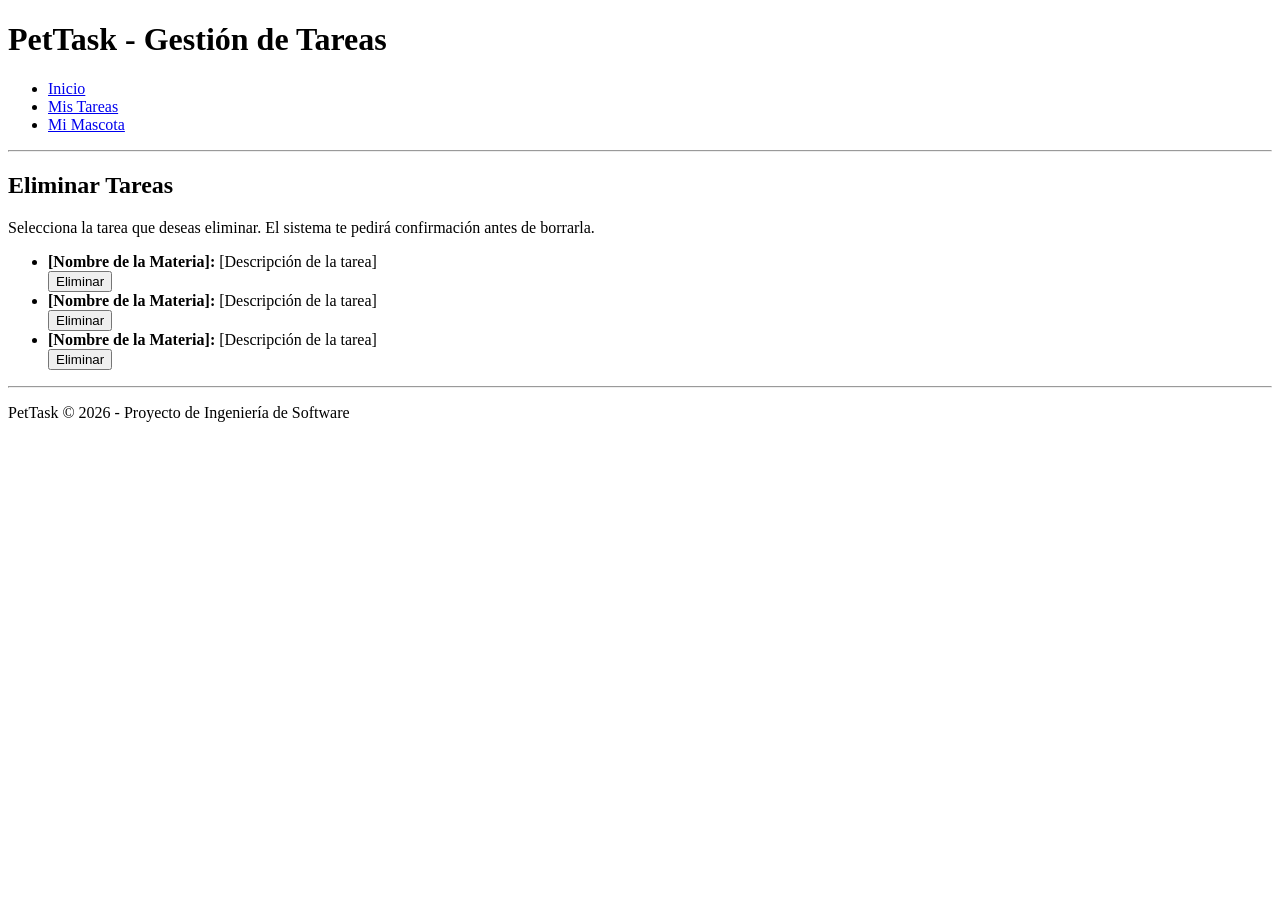
==== PRACTICA-02RF007/RF007.html @ 0ffd2f47 "Practica 02: RF-007 Eliminar Tareas (version inicial HTML)" ====
<!DOCTYPE html>
<html lang="es">
<head>
    <meta charset="UTF-8">
    <meta name="viewport" content="width=device-width, initial-scale=1.0">
    <title>PetTask - Eliminar Tareas</title> <!-- titulo -->
</head>
<body>

    <!-- Encabezado semántico -->
    <header>
        <h1>PetTask - Gestión de Tareas</h1>
        <nav>
            <ul>
                <li><a href="#">Inicio</a></li>
                <li><a href="#">Mis Tareas</a></li>
                <li><a href="#">Mi Mascota</a></li>
            </ul>
        </nav>
    </header>

    <hr>

    <!-- Contenido principal semántico -->
    <main>
        <section>
            <h2>Eliminar Tareas</h2>
            <p>Selecciona la tarea que deseas eliminar. El sistema te pedirá confirmación antes de borrarla.</p>

            <!-- Lista de tareas (estructura genérica lista para datos dinámicos) -->
            <ul>
                <li>
                    <!-- Aquí irá dinámicamente el nombre de la materia y la tarea -->
                    <strong>[Nombre de la Materia]:</strong> [Descripción de la tarea]
                    <form action="#" method="post">
                        <!-- Se recomienda usar un input hidden para enviar el ID de la tarea -->
                        <input type="hidden" name="id_tarea" value="1">
                        <button type="submit">Eliminar</button>
                    </form>
                </li>
                <li>
                    <strong>[Nombre de la Materia]:</strong> [Descripción de la tarea]
                    <form action="#" method="post">
                        <input type="hidden" name="id_tarea" value="2">
                        <button type="submit">Eliminar</button>
                    </form>
                </li>
                <li>
                    <strong>[Nombre de la Materia]:</strong> [Descripción de la tarea]
                    <form action="#" method="post">
                        <input type="hidden" name="id_tarea" value="3">
                        <button type="submit">Eliminar</button>
                    </form>
                </li>
            </ul>
        </section>
    </main>

    <hr>

    <!-- Pie de página semántico -->
    <footer>
        <p>PetTask &copy; 2026 - Proyecto de Ingeniería de Software</p>
    </footer>

</body>
</html>
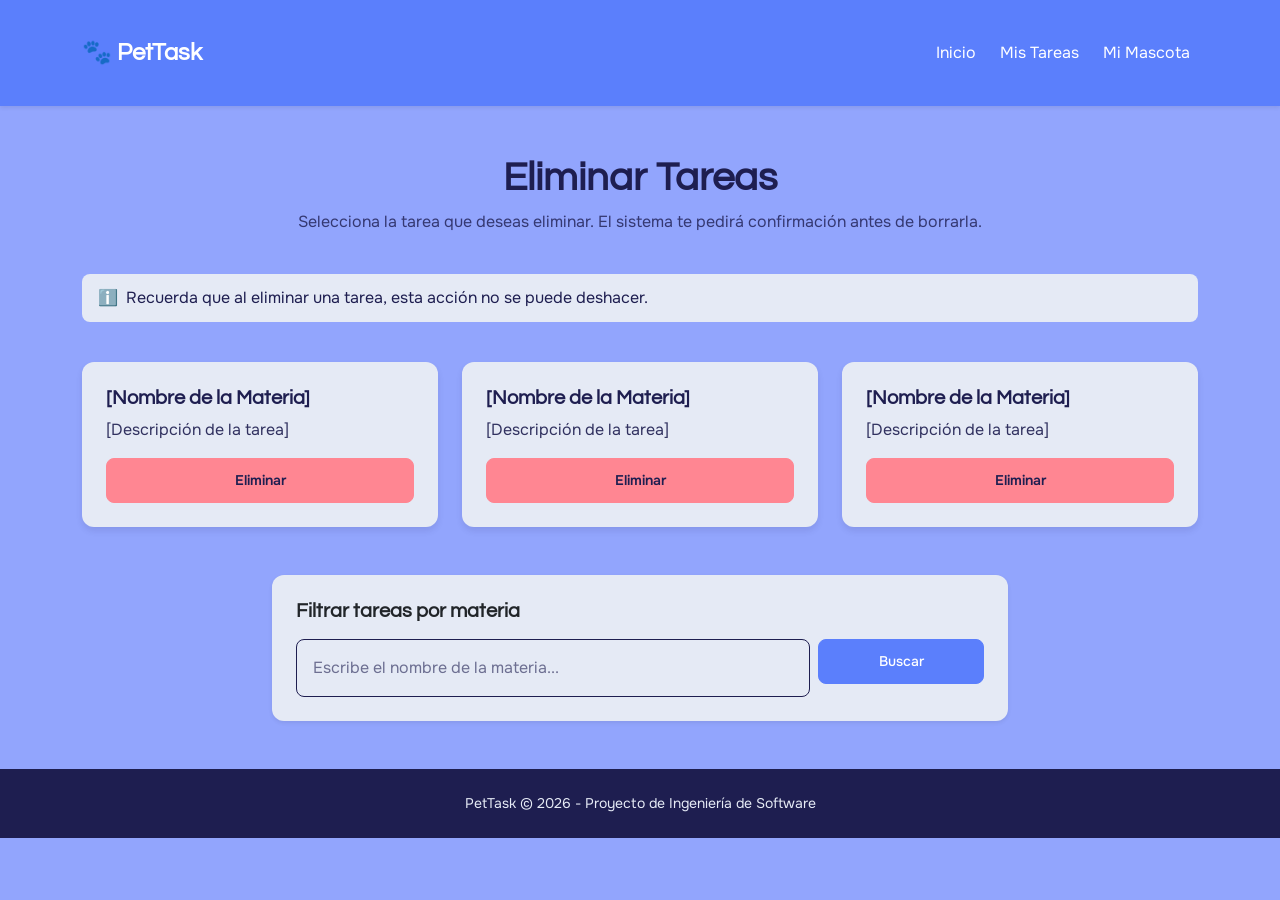
==== commit 71ac5e04: "Practica 02: RF-007 con Bootstrap, CSS y JS separados" ====
--- a/PRACTICA-02RF007/RF007.html
+++ b/PRACTICA-02RF007/RF007.html
@@ -3,65 +3,171 @@
 <head>
     <meta charset="UTF-8">
     <meta name="viewport" content="width=device-width, initial-scale=1.0">
-    <title>PetTask - Eliminar Tareas</title> <!-- titulo -->
+    <title>PetTask - Eliminar Tareas</title>
+
+    <!-- Bootstrap 5 CSS (CDN) -->
+    <link href="https://cdn.jsdelivr.net/npm/bootstrap@5.0.2/dist/css/bootstrap.min.css" rel="stylesheet" integrity="sha384-EVSTQN3/azprG1Anm3QDgpJLIm9Nao0Yz1ztcQTwFspd3yD65VohhpuuCOmLASjC" crossorigin="anonymous">
+
+    <!-- Google Fonts: Questrial (Títulos) y Onest (Cuerpo) -->
+    <link rel="preconnect" href="https://fonts.googleapis.com">
+    <link rel="preconnect" href="https://fonts.gstatic.com" crossorigin>
+    <link href="https://fonts.googleapis.com/css2?family=Onest:wght@400;500;600;700&family=Questrial&display=swap" rel="stylesheet">
+
+    <!-- Iconos de Bootstrap -->
+    <!--<link rel="stylesheet" href="https://cdn.jsdelivr.net/npm/bootstrap-icons@1.10.5/font/bootstrap-icons.css">-->
+
+    <!-- CSS Personalizado (Archivo Externo) -->
+    <link rel="stylesheet" href="estilos.css">
 </head>
 <body>
 
-    <!-- Encabezado semántico -->
-    <header>
-        <h1>PetTask - Gestión de Tareas</h1>
-        <nav>
-            <ul>
-                <li><a href="#">Inicio</a></li>
-                <li><a href="#">Mis Tareas</a></li>
-                <li><a href="#">Mi Mascota</a></li>
-            </ul>
-        </nav>
-    </header>
+    <!-- ============================= -->
+    <!-- NAVBAR                        -->
+    <!-- ============================= -->
+    <nav class="navbar navbar-expand-lg navbar-pettask shadow-sm">
+        <div class="container">
+            <a class="navbar-brand fw-bold" href="#">🐾 PetTask</a>
+            <button class="navbar-toggler" type="button" data-bs-toggle="collapse" data-bs-target="#menuPrincipal" aria-controls="menuPrincipal" aria-expanded="false" aria-label="Toggle navigation">
+                <span class="navbar-toggler-icon"></span>
+            </button>
+            <div class="collapse navbar-collapse" id="menuPrincipal">
+                <ul class="navbar-nav ms-auto mb-2 mb-lg-0">
+                    <li class="nav-item">
+                        <a class="nav-link" href="#"><i class="bi bi-house-door"></i> Inicio</a>
+                    </li>
+                    <li class="nav-item">
+                        <a class="nav-link active" href="#"><i class="bi bi-list-task"></i> Mis Tareas</a>
+                    </li>
+                    <li class="nav-item">
+                        <a class="nav-link" href="#"><i class="bi bi-piggy-bank"></i> Mi Mascota</a>
+                    </li>
+                </ul>
+            </div>
+        </div>
+    </nav>
 
-    <hr>
+    <!-- ============================= -->
+    <!-- CONTENIDO PRINCIPAL           -->
+    <!-- ============================= -->
+    <main class="container my-5">
 
-    <!-- Contenido principal semántico -->
-    <main>
-        <section>
-            <h2>Eliminar Tareas</h2>
-            <p>Selecciona la tarea que deseas eliminar. El sistema te pedirá confirmación antes de borrarla.</p>
+        <div class="row mb-4">
+            <div class="col-12 text-center">
+                <h1 class="fw-bold">Eliminar Tareas</h1>
+                <p class="texto-intro">Selecciona la tarea que deseas eliminar. El sistema te pedirá confirmación antes de borrarla.</p>
+            </div>
+        </div>
 
-            <!-- Lista de tareas (estructura genérica lista para datos dinámicos) -->
-            <ul>
-                <li>
-                    <!-- Aquí irá dinámicamente el nombre de la materia y la tarea -->
-                    <strong>[Nombre de la Materia]:</strong> [Descripción de la tarea]
-                    <form action="#" method="post">
-                        <!-- Se recomienda usar un input hidden para enviar el ID de la tarea -->
-                        <input type="hidden" name="id_tarea" value="1">
-                        <button type="submit">Eliminar</button>
-                    </form>
-                </li>
-                <li>
-                    <strong>[Nombre de la Materia]:</strong> [Descripción de la tarea]
-                    <form action="#" method="post">
-                        <input type="hidden" name="id_tarea" value="2">
-                        <button type="submit">Eliminar</button>
-                    </form>
-                </li>
-                <li>
-                    <strong>[Nombre de la Materia]:</strong> [Descripción de la tarea]
-                    <form action="#" method="post">
-                        <input type="hidden" name="id_tarea" value="3">
-                        <button type="submit">Eliminar</button>
-                    </form>
-                </li>
-            </ul>
-        </section>
+        <!-- Alerta informativa -->
+        <div class="row mb-4">
+            <div class="col-12">
+                <div class="alert alert-pettask d-flex align-items-center" role="alert">
+                    <span class="me-2">ℹ️</span>
+                    <div>Recuerda que al eliminar una tarea, esta acción no se puede deshacer.</div>
+                </div>
+            </div>
+        </div>
+
+        <!-- Tarjetas de Tareas -->
+        <div class="row g-4">
+            <div class="col-12 col-md-6 col-lg-4">
+                <div class="card card-tarea h-100">
+                    <div class="card-body d-flex flex-column">
+                        <h5 class="card-title fw-semibold">[Nombre de la Materia]</h5>
+                        <p class="card-text flex-grow-1">[Descripción de la tarea]</p>
+                        <form action="#" method="post" class="mt-auto">
+                            <input type="hidden" name="id_tarea" value="1">
+                            <button type="button" class="btn btn-pettask-danger w-100" data-bs-toggle="modal" data-bs-target="#modalEliminar" data-tarea="[Nombre de la Materia]">Eliminar</button>
+                        </form>
+                    </div>
+                </div>
+            </div>
+
+            <div class="col-12 col-md-6 col-lg-4">
+                <div class="card card-tarea h-100">
+                    <div class="card-body d-flex flex-column">
+                        <h5 class="card-title fw-semibold">[Nombre de la Materia]</h5>
+                        <p class="card-text flex-grow-1">[Descripción de la tarea]</p>
+                        <form action="#" method="post" class="mt-auto">
+                            <input type="hidden" name="id_tarea" value="2">
+                            <button type="button" class="btn btn-pettask-danger w-100" data-bs-toggle="modal" data-bs-target="#modalEliminar" data-tarea="[Nombre de la Materia]">Eliminar</button>
+                        </form>
+                    </div>
+                </div>
+            </div>
+
+            <div class="col-12 col-md-6 col-lg-4">
+                <div class="card card-tarea h-100">
+                    <div class="card-body d-flex flex-column">
+                        <h5 class="card-title fw-semibold">[Nombre de la Materia]</h5>
+                        <p class="card-text flex-grow-1">[Descripción de la tarea]</p>
+                        <form action="#" method="post" class="mt-auto">
+                            <input type="hidden" name="id_tarea" value="3">
+                            <button type="button" class="btn btn-pettask-danger w-100" data-bs-toggle="modal" data-bs-target="#modalEliminar" data-tarea="[Nombre de la Materia]">Eliminar</button>
+                        </form>
+                    </div>
+                </div>
+            </div>
+        </div>
+
+        <!-- Formulario de filtro -->
+        <div class="row mt-5">
+            <div class="col-12 col-md-8 offset-md-2">
+                <div class="card card-filtro border-0 shadow-sm">
+                    <div class="card-body p-4">
+                        <h5 class="card-title fw-semibold mb-3">Filtrar tareas por materia</h5>
+                        <form class="row g-2">
+                            <div class="col-12 col-sm-9">
+                                <label for="filtroMateria" class="visually-hidden">Materia</label>
+                                <input type="text" class="form-control" id="filtroMateria" placeholder="Escribe el nombre de la materia...">
+                            </div>
+                            <div class="col-12 col-sm-3">
+                                <button type="submit" class="btn btn-pettask-primary w-100">Buscar</button>
+                            </div>
+                        </form>
+                    </div>
+                </div>
+            </div>
+        </div>
+
     </main>
 
-    <hr>
+    <!-- ============================= -->
+    <!-- MODAL DE CONFIRMACIÓN         -->
+    <!-- ============================= -->
+    <div class="modal fade" id="modalEliminar" tabindex="-1" aria-labelledby="modalEliminarLabel" aria-hidden="true">
+        <div class="modal-dialog modal-dialog-centered">
+            <div class="modal-content modal-pettask">
+                <div class="modal-header modal-header-pettask">
+                    <h5 class="modal-title fw-bold" id="modalEliminarLabel">Confirmar eliminación</h5>
+                    <button type="button" class="btn-close" data-bs-dismiss="modal" aria-label="Cerrar"></button>
+                </div>
+                <div class="modal-body p-4">
+                    <p>¿Estás seguro de que deseas eliminar la tarea <strong id="nombreTareaModal">[Nombre de la Materia]</strong>?</p>
+                    <p class="small mb-0 texto-secundario">Esta acción no se puede deshacer.</p>
+                </div>
+                <div class="modal-footer">
+                    <button type="button" class="btn btn-pettask-cancel" data-bs-dismiss="modal">Cancelar</button>
+                    <button type="button" class="btn btn-pettask-danger" id="btnConfirmarEliminar">Sí, eliminar</button>
+                </div>
+            </div>
+        </div>
+    </div>
 
-    <!-- Pie de página semántico -->
-    <footer>
-        <p>PetTask &copy; 2026 - Proyecto de Ingeniería de Software</p>
+    <!-- ============================= -->
+    <!-- FOOTER                        -->
+    <!-- ============================= -->
+    <footer class="footer-pettask py-4 mt-5">
+        <div class="container text-center">
+            <p class="mb-0 small">PetTask &copy; 2026 - Proyecto de Ingeniería de Software</p>
+        </div>
     </footer>
+
+    <!-- Bootstrap 5 JS Bundle (incluye Popper) -->
+    <script src="https://cdn.jsdelivr.net/npm/bootstrap@5.0.2/dist/js/bootstrap.bundle.min.js" integrity="sha384-MrcW6ZMFYlzcLA8Nl+NtUVF0sA7MsXsP1UyJoMp4YLEuNSfAP+JcXn/tWtIaxVXM" crossorigin="anonymous"></script>
+
+    <!-- JavaScript Personalizado (Archivo Externo) -->
+    <script src="script.js"></script>
 
 </body>
 </html>
--- a/PRACTICA-02RF007/estilos.css
+++ b/PRACTICA-02RF007/estilos.css
@@ -0,0 +1,201 @@
+/* ============================= */
+/* VARIABLES Y PALETA CAOTIC     */
+/* ============================= */
+:root {
+    --color-rosa: #FF8692;
+    --color-gris-azulado: #E5EAF5;
+    --color-azul-claro: #92A5FD;
+    --color-azul-primario: #5B7FFC;
+    --color-azul-oscuro: #1E1E50;
+    
+    --fuente-titulos: 'Questrial', sans-serif;
+    --fuente-cuerpo: 'Onest', sans-serif;
+}
+
+/* ============================= */
+/* ESTILOS GENERALES             */
+/* ============================= */
+body {
+    font-family: var(--fuente-cuerpo);
+    background-color: var(--color-azul-claro);
+    color: var(--color-azul-oscuro);
+}
+
+h1, h2, h3, h4, h5, .navbar-brand {
+    font-family: var(--fuente-titulos);
+    color: var(--color-azul-oscuro);
+}
+
+.texto-intro {
+    color: var(--color-azul-oscuro);
+    opacity: 0.8;
+}
+
+.texto-secundario {
+    color: var(--color-azul-oscuro);
+    opacity: 0.8;
+}
+
+/* ============================= */
+/* NAVBAR                        */
+/* ============================= */
+.navbar-pettask {
+    background-color: var(--color-azul-primario);
+    min-height: 106px;
+}
+.navbar-pettask .navbar-brand {
+    color: #FFFFFF !important;
+    font-size: 24px;
+}
+.navbar-pettask .nav-link {
+    color: #FFFFFF !important;
+    font-size: 16px;
+    padding: 10px 15px;
+    display: flex;
+    align-items: center;
+    gap: 8px;
+}
+.navbar-pettask .nav-link:hover {
+    color: var(--color-gris-azulado) !important;
+}
+.navbar-pettask .nav-link i {
+    font-size: 40px;
+}
+
+/* ============================= */
+/* BOTONES                       */
+/* ============================= */
+.btn-pettask-primary {
+    background-color: var(--color-azul-primario);
+    border-color: var(--color-azul-primario);
+    color: #FFFFFF;
+    min-height: 45px;
+    min-width: 45px;
+    font-size: 14px;
+    font-weight: 500;
+    border-radius: 8px;
+}
+.btn-pettask-primary:hover {
+    background-color: var(--color-azul-oscuro);
+    border-color: var(--color-azul-oscuro);
+    color: #FFFFFF;
+}
+
+.btn-pettask-danger {
+    background-color: var(--color-rosa);
+    border-color: var(--color-rosa);
+    color: var(--color-azul-oscuro);
+    min-height: 45px;
+    min-width: 45px;
+    font-size: 14px;
+    font-weight: 600;
+    border-radius: 8px;
+}
+.btn-pettask-danger:hover {
+    background-color: #e06b76;
+    border-color: #e06b76;
+    color: var(--color-azul-oscuro);
+}
+
+.btn-pettask-cancel {
+    background-color: var(--color-azul-oscuro);
+    border: none;
+    color: #FFFFFF;
+    min-height: 45px;
+    border-radius: 8px;
+}
+.btn-pettask-cancel:hover {
+    background-color: #101038;
+    color: #FFFFFF;
+}
+
+/* ============================= */
+/* FORMULARIOS                   */
+/* ============================= */
+.form-control {
+    min-height: 56px;
+    padding: 16px;
+    font-size: 16px;
+    border-radius: 8px;
+    border: 1px solid var(--color-azul-oscuro);
+    background-color: var(--color-gris-azulado);
+    color: var(--color-azul-oscuro);
+    font-family: var(--fuente-cuerpo);
+}
+.form-control:focus {
+    border-color: var(--color-azul-primario);
+    box-shadow: 0 0 0 0.25rem rgba(91, 127, 252, 0.25);
+    background-color: var(--color-gris-azulado);
+    color: var(--color-azul-oscuro);
+}
+.form-control::placeholder {
+    color: var(--color-azul-oscuro);
+    opacity: 0.6;
+}
+
+/* ============================= */
+/* TARJETAS                      */
+/* ============================= */
+.card-tarea {
+    border: none;
+    border-radius: 12px;
+    background-color: var(--color-gris-azulado);
+    box-shadow: 0 4px 6px rgba(30, 30, 80, 0.1);
+    transition: box-shadow 0.3s ease, transform 0.3s ease;
+}
+.card-tarea:hover {
+    box-shadow: 0 8px 16px rgba(30, 30, 80, 0.25);
+    transform: translateY(-3px);
+}
+.card-tarea .card-body {
+    padding: 24px;
+}
+.card-tarea .card-title {
+    color: var(--color-azul-oscuro);
+}
+.card-tarea .card-text {
+    color: var(--color-azul-oscuro);
+    opacity: 0.9;
+}
+
+.card-filtro {
+    border-radius: 12px;
+    background-color: var(--color-gris-azulado);
+}
+
+/* ============================= */
+/* ALERTAS                       */
+/* ============================= */
+.alert-pettask {
+    border-radius: 8px;
+    padding: 12px 16px;
+    font-size: 16px;
+    border: none;
+    background-color: var(--color-gris-azulado);
+    color: var(--color-azul-oscuro);
+}
+
+/* ============================= */
+/* MODAL                         */
+/* ============================= */
+.modal-pettask {
+    border-radius: 12px;
+    background-color: var(--color-gris-azulado);
+}
+.modal-header-pettask {
+    background-color: var(--color-rosa);
+    color: var(--color-azul-oscuro);
+    border-top-left-radius: 12px;
+    border-top-right-radius: 12px;
+}
+
+/* ============================= */
+/* FOOTER                        */
+/* ============================= */
+.footer-pettask {
+    background-color: var(--color-azul-oscuro);
+    color: var(--color-gris-azulado);
+}
+.footer-pettask p {
+    color: var(--color-gris-azulado) !important;
+}
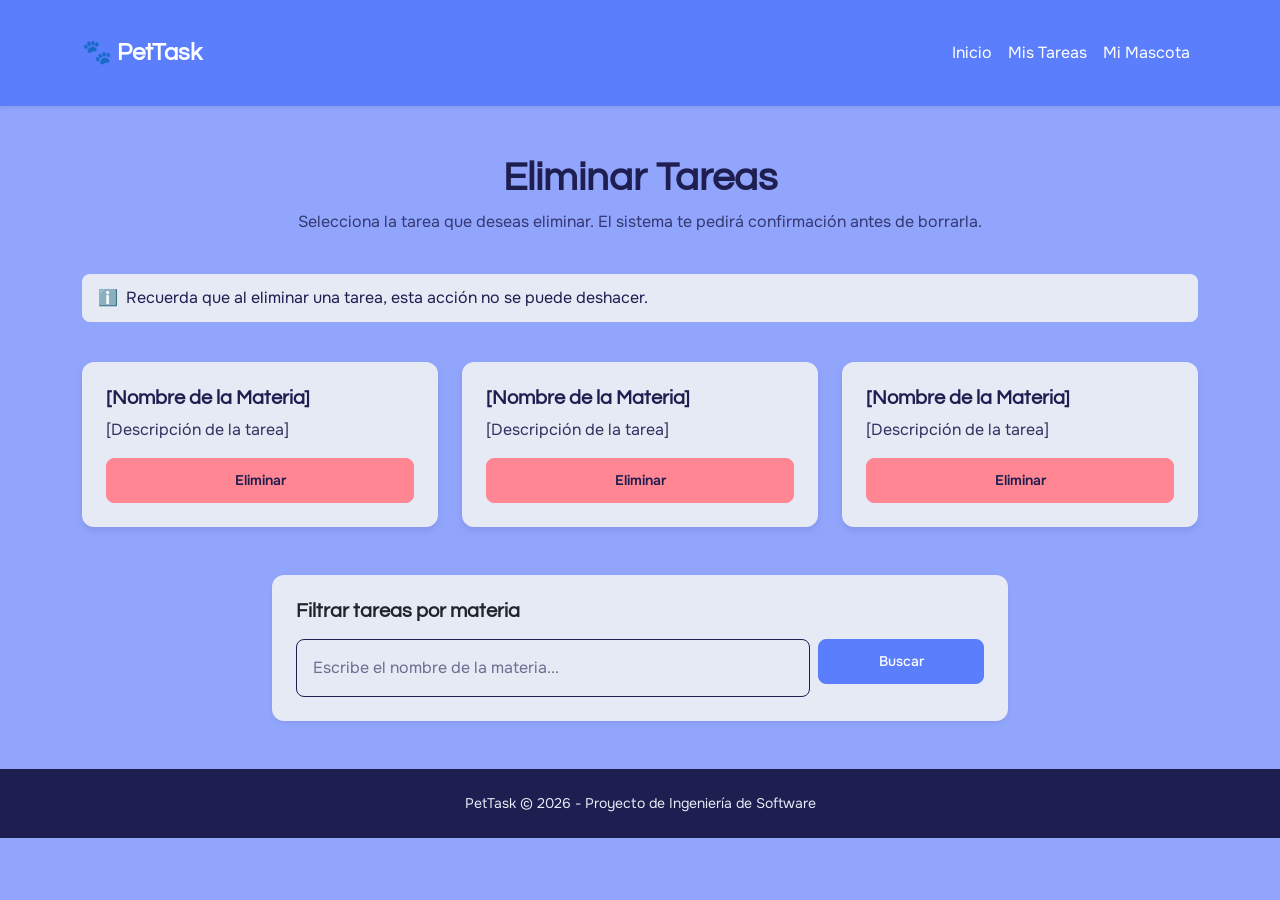
==== commit 269b45a1: "Practica 02: sin iconos, HTML y CSS limpios" ====
--- a/PRACTICA-02RF007/RF007.html
+++ b/PRACTICA-02RF007/RF007.html
@@ -4,26 +4,14 @@
     <meta charset="UTF-8">
     <meta name="viewport" content="width=device-width, initial-scale=1.0">
     <title>PetTask - Eliminar Tareas</title>
-
-    <!-- Bootstrap 5 CSS (CDN) -->
-    <link href="https://cdn.jsdelivr.net/npm/bootstrap@5.0.2/dist/css/bootstrap.min.css" rel="stylesheet" integrity="sha384-EVSTQN3/azprG1Anm3QDgpJLIm9Nao0Yz1ztcQTwFspd3yD65VohhpuuCOmLASjC" crossorigin="anonymous">
-
-    <!-- Google Fonts: Questrial (Títulos) y Onest (Cuerpo) -->
+    <link href="https://cdn.jsdelivr.net/npm/bootstrap@5.3.8/dist/css/bootstrap.min.css" rel="stylesheet">
     <link rel="preconnect" href="https://fonts.googleapis.com">
     <link rel="preconnect" href="https://fonts.gstatic.com" crossorigin>
     <link href="https://fonts.googleapis.com/css2?family=Onest:wght@400;500;600;700&family=Questrial&display=swap" rel="stylesheet">
-
-    <!-- Iconos de Bootstrap -->
-    <!--<link rel="stylesheet" href="https://cdn.jsdelivr.net/npm/bootstrap-icons@1.10.5/font/bootstrap-icons.css">-->
-
-    <!-- CSS Personalizado (Archivo Externo) -->
     <link rel="stylesheet" href="estilos.css">
 </head>
 <body>
 
-    <!-- ============================= -->
-    <!-- NAVBAR                        -->
-    <!-- ============================= -->
     <nav class="navbar navbar-expand-lg navbar-pettask shadow-sm">
         <div class="container">
             <a class="navbar-brand fw-bold" href="#">🐾 PetTask</a>
@@ -32,23 +20,14 @@
             </button>
             <div class="collapse navbar-collapse" id="menuPrincipal">
                 <ul class="navbar-nav ms-auto mb-2 mb-lg-0">
-                    <li class="nav-item">
-                        <a class="nav-link" href="#"><i class="bi bi-house-door"></i> Inicio</a>
-                    </li>
-                    <li class="nav-item">
-                        <a class="nav-link active" href="#"><i class="bi bi-list-task"></i> Mis Tareas</a>
-                    </li>
-                    <li class="nav-item">
-                        <a class="nav-link" href="#"><i class="bi bi-piggy-bank"></i> Mi Mascota</a>
-                    </li>
+                    <li class="nav-item"><a class="nav-link" href="#">Inicio</a></li>
+                    <li class="nav-item"><a class="nav-link active" href="#">Mis Tareas</a></li>
+                    <li class="nav-item"><a class="nav-link" href="#">Mi Mascota</a></li>
                 </ul>
             </div>
         </div>
     </nav>
 
-    <!-- ============================= -->
-    <!-- CONTENIDO PRINCIPAL           -->
-    <!-- ============================= -->
     <main class="container my-5">
 
         <div class="row mb-4">
@@ -58,7 +37,6 @@
             </div>
         </div>
 
-        <!-- Alerta informativa -->
         <div class="row mb-4">
             <div class="col-12">
                 <div class="alert alert-pettask d-flex align-items-center" role="alert">
@@ -68,7 +46,6 @@
             </div>
         </div>
 
-        <!-- Tarjetas de Tareas -->
         <div class="row g-4">
             <div class="col-12 col-md-6 col-lg-4">
                 <div class="card card-tarea h-100">
@@ -77,7 +54,7 @@
                         <p class="card-text flex-grow-1">[Descripción de la tarea]</p>
                         <form action="#" method="post" class="mt-auto">
                             <input type="hidden" name="id_tarea" value="1">
-                            <button type="button" class="btn btn-pettask-danger w-100" data-bs-toggle="modal" data-bs-target="#modalEliminar" data-tarea="[Nombre de la Materia]">Eliminar</button>
+                            <button type="submit" class="btn btn-pettask-danger w-100">Eliminar</button>
                         </form>
                     </div>
                 </div>
@@ -90,7 +67,7 @@
                         <p class="card-text flex-grow-1">[Descripción de la tarea]</p>
                         <form action="#" method="post" class="mt-auto">
                             <input type="hidden" name="id_tarea" value="2">
-                            <button type="button" class="btn btn-pettask-danger w-100" data-bs-toggle="modal" data-bs-target="#modalEliminar" data-tarea="[Nombre de la Materia]">Eliminar</button>
+                            <button type="submit" class="btn btn-pettask-danger w-100">Eliminar</button>
                         </form>
                     </div>
                 </div>
@@ -103,14 +80,13 @@
                         <p class="card-text flex-grow-1">[Descripción de la tarea]</p>
                         <form action="#" method="post" class="mt-auto">
                             <input type="hidden" name="id_tarea" value="3">
-                            <button type="button" class="btn btn-pettask-danger w-100" data-bs-toggle="modal" data-bs-target="#modalEliminar" data-tarea="[Nombre de la Materia]">Eliminar</button>
+                            <button type="submit" class="btn btn-pettask-danger w-100">Eliminar</button>
                         </form>
                     </div>
                 </div>
             </div>
         </div>
 
-        <!-- Formulario de filtro -->
         <div class="row mt-5">
             <div class="col-12 col-md-8 offset-md-2">
                 <div class="card card-filtro border-0 shadow-sm">
@@ -132,42 +108,13 @@
 
     </main>
 
-    <!-- ============================= -->
-    <!-- MODAL DE CONFIRMACIÓN         -->
-    <!-- ============================= -->
-    <div class="modal fade" id="modalEliminar" tabindex="-1" aria-labelledby="modalEliminarLabel" aria-hidden="true">
-        <div class="modal-dialog modal-dialog-centered">
-            <div class="modal-content modal-pettask">
-                <div class="modal-header modal-header-pettask">
-                    <h5 class="modal-title fw-bold" id="modalEliminarLabel">Confirmar eliminación</h5>
-                    <button type="button" class="btn-close" data-bs-dismiss="modal" aria-label="Cerrar"></button>
-                </div>
-                <div class="modal-body p-4">
-                    <p>¿Estás seguro de que deseas eliminar la tarea <strong id="nombreTareaModal">[Nombre de la Materia]</strong>?</p>
-                    <p class="small mb-0 texto-secundario">Esta acción no se puede deshacer.</p>
-                </div>
-                <div class="modal-footer">
-                    <button type="button" class="btn btn-pettask-cancel" data-bs-dismiss="modal">Cancelar</button>
-                    <button type="button" class="btn btn-pettask-danger" id="btnConfirmarEliminar">Sí, eliminar</button>
-                </div>
-            </div>
-        </div>
-    </div>
-
-    <!-- ============================= -->
-    <!-- FOOTER                        -->
-    <!-- ============================= -->
     <footer class="footer-pettask py-4 mt-5">
         <div class="container text-center">
             <p class="mb-0 small">PetTask &copy; 2026 - Proyecto de Ingeniería de Software</p>
         </div>
     </footer>
 
-    <!-- Bootstrap 5 JS Bundle (incluye Popper) -->
-    <script src="https://cdn.jsdelivr.net/npm/bootstrap@5.0.2/dist/js/bootstrap.bundle.min.js" integrity="sha384-MrcW6ZMFYlzcLA8Nl+NtUVF0sA7MsXsP1UyJoMp4YLEuNSfAP+JcXn/tWtIaxVXM" crossorigin="anonymous"></script>
-
-    <!-- JavaScript Personalizado (Archivo Externo) -->
-    <script src="script.js"></script>
+    <script src="https://cdn.jsdelivr.net/npm/bootstrap@5.3.8/dist/js/bootstrap.bundle.min.js"></script>
 
 </body>
 </html>
--- a/PRACTICA-02RF007/estilos.css
+++ b/PRACTICA-02RF007/estilos.css
@@ -1,20 +1,13 @@
-/* ============================= */
-/* VARIABLES Y PALETA CAOTIC     */
-/* ============================= */
 :root {
     --color-rosa: #FF8692;
     --color-gris-azulado: #E5EAF5;
     --color-azul-claro: #92A5FD;
     --color-azul-primario: #5B7FFC;
     --color-azul-oscuro: #1E1E50;
-    
-    --fuente-titulos: 'Questrial', sans-serif;
-    --fuente-cuerpo: 'Onest', sans-serif;
+    --fuente-titulos: 'Questrial', 'Arial', sans-serif;
+    --fuente-cuerpo: 'Onest', 'Helvetica', sans-serif;
 }
 
-/* ============================= */
-/* ESTILOS GENERALES             */
-/* ============================= */
 body {
     font-family: var(--fuente-cuerpo);
     background-color: var(--color-azul-claro);
@@ -36,17 +29,16 @@
     opacity: 0.8;
 }
 
-/* ============================= */
-/* NAVBAR                        */
-/* ============================= */
 .navbar-pettask {
     background-color: var(--color-azul-primario);
     min-height: 106px;
 }
+
 .navbar-pettask .navbar-brand {
     color: #FFFFFF !important;
     font-size: 24px;
 }
+
 .navbar-pettask .nav-link {
     color: #FFFFFF !important;
     font-size: 16px;
@@ -55,16 +47,11 @@
     align-items: center;
     gap: 8px;
 }
+
 .navbar-pettask .nav-link:hover {
     color: var(--color-gris-azulado) !important;
 }
-.navbar-pettask .nav-link i {
-    font-size: 40px;
-}
 
-/* ============================= */
-/* BOTONES                       */
-/* ============================= */
 .btn-pettask-primary {
     background-color: var(--color-azul-primario);
     border-color: var(--color-azul-primario);
@@ -75,6 +62,7 @@
     font-weight: 500;
     border-radius: 8px;
 }
+
 .btn-pettask-primary:hover {
     background-color: var(--color-azul-oscuro);
     border-color: var(--color-azul-oscuro);
@@ -91,27 +79,13 @@
     font-weight: 600;
     border-radius: 8px;
 }
+
 .btn-pettask-danger:hover {
     background-color: #e06b76;
     border-color: #e06b76;
     color: var(--color-azul-oscuro);
 }
 
-.btn-pettask-cancel {
-    background-color: var(--color-azul-oscuro);
-    border: none;
-    color: #FFFFFF;
-    min-height: 45px;
-    border-radius: 8px;
-}
-.btn-pettask-cancel:hover {
-    background-color: #101038;
-    color: #FFFFFF;
-}
-
-/* ============================= */
-/* FORMULARIOS                   */
-/* ============================= */
 .form-control {
     min-height: 56px;
     padding: 16px;
@@ -122,20 +96,19 @@
     color: var(--color-azul-oscuro);
     font-family: var(--fuente-cuerpo);
 }
+
 .form-control:focus {
     border-color: var(--color-azul-primario);
     box-shadow: 0 0 0 0.25rem rgba(91, 127, 252, 0.25);
     background-color: var(--color-gris-azulado);
     color: var(--color-azul-oscuro);
 }
+
 .form-control::placeholder {
     color: var(--color-azul-oscuro);
     opacity: 0.6;
 }
 
-/* ============================= */
-/* TARJETAS                      */
-/* ============================= */
 .card-tarea {
     border: none;
     border-radius: 12px;
@@ -143,16 +116,20 @@
     box-shadow: 0 4px 6px rgba(30, 30, 80, 0.1);
     transition: box-shadow 0.3s ease, transform 0.3s ease;
 }
+
 .card-tarea:hover {
     box-shadow: 0 8px 16px rgba(30, 30, 80, 0.25);
     transform: translateY(-3px);
 }
+
 .card-tarea .card-body {
     padding: 24px;
 }
+
 .card-tarea .card-title {
     color: var(--color-azul-oscuro);
 }
+
 .card-tarea .card-text {
     color: var(--color-azul-oscuro);
     opacity: 0.9;
@@ -163,9 +140,6 @@
     background-color: var(--color-gris-azulado);
 }
 
-/* ============================= */
-/* ALERTAS                       */
-/* ============================= */
 .alert-pettask {
     border-radius: 8px;
     padding: 12px 16px;
@@ -175,27 +149,11 @@
     color: var(--color-azul-oscuro);
 }
 
-/* ============================= */
-/* MODAL                         */
-/* ============================= */
-.modal-pettask {
-    border-radius: 12px;
-    background-color: var(--color-gris-azulado);
-}
-.modal-header-pettask {
-    background-color: var(--color-rosa);
-    color: var(--color-azul-oscuro);
-    border-top-left-radius: 12px;
-    border-top-right-radius: 12px;
-}
-
-/* ============================= */
-/* FOOTER                        */
-/* ============================= */
 .footer-pettask {
     background-color: var(--color-azul-oscuro);
     color: var(--color-gris-azulado);
 }
+
 .footer-pettask p {
     color: var(--color-gris-azulado) !important;
 }
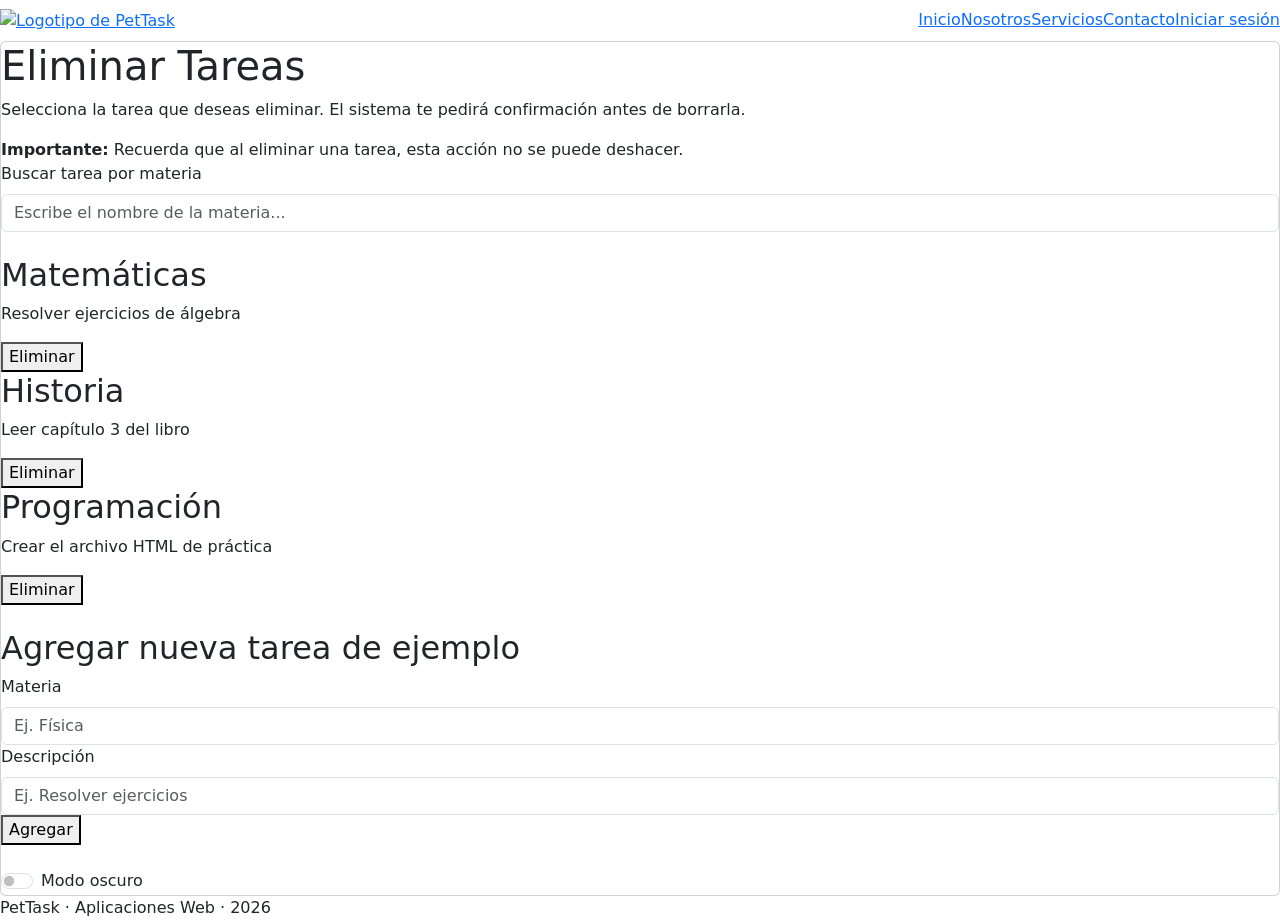
==== commit c34dd5a3: "Practica: 6 interacciones con JS, selectores y Bootstrap" ====
--- a/PRACTICA-02RF007/RF007.html
+++ b/PRACTICA-02RF007/RF007.html
@@ -1,120 +1,152 @@
-<!DOCTYPE html>
+<!doctype html>
 <html lang="es">
 <head>
-    <meta charset="UTF-8">
-    <meta name="viewport" content="width=device-width, initial-scale=1.0">
-    <title>PetTask - Eliminar Tareas</title>
-    <link href="https://cdn.jsdelivr.net/npm/bootstrap@5.3.8/dist/css/bootstrap.min.css" rel="stylesheet">
-    <link rel="preconnect" href="https://fonts.googleapis.com">
-    <link rel="preconnect" href="https://fonts.gstatic.com" crossorigin>
-    <link href="https://fonts.googleapis.com/css2?family=Onest:wght@400;500;600;700&family=Questrial&display=swap" rel="stylesheet">
-    <link rel="stylesheet" href="estilos.css">
+    <meta charset="UTF-8" />
+    <meta name="viewport" content="width=device-width, initial-scale=1.0" />
+    <title>Eliminar Tareas - PetTask</title>
+    <!-- Bootstrap -->
+    <link href="https://cdn.jsdelivr.net/npm/bootstrap@5.3.8/dist/css/bootstrap.min.css" rel="stylesheet" />
+    <!-- Tipografías -->
+    <link rel="preconnect" href="https://fonts.googleapis.com" />
+    <link rel="preconnect" href="https://fonts.gstatic.com" crossorigin />
+    <link href="https://fonts.googleapis.com/css2?family=Onest:wght@400;500;600;700&family=Questrial&display=swap" rel="stylesheet" />
+    <!-- CSS -->
+    <link rel="stylesheet" href="css/estilos.css" />
+    <link rel="stylesheet" href="css/eliminar-tareas.css" />
 </head>
 <body>
+    <!-- NAVBAR -->
+    <header class="pet-nav navbar navbar-expand-lg navbar-dark">
+        <a class="pet-nav__brand" href="index.html">
+            <img src="img/logoNav.png" alt="Logotipo de PetTask" />
+        </a>
+        <button class="navbar-toggler" type="button" data-bs-toggle="collapse" data-bs-target="#menuPrincipal" aria-controls="menuPrincipal" aria-expanded="false" aria-label="Abrir menú de navegación">
+            <span class="navbar-toggler-icon"></span>
+        </button>
+        <div class="collapse navbar-collapse" id="menuPrincipal">
+            <nav class="pet-nav__links navbar-nav ms-lg-auto" aria-label="Navegación principal">
+                <a href="index.html">Inicio</a>
+                <a href="nosotros.html">Nosotros</a>
+                <a href="servicios.html">Servicios</a>
+                <a href="contacto.html">Contacto</a>
+                <a class="pet-nav__login" href="iniciar-sesion.html">Iniciar sesión</a>
+            </nav>
+        </div>
+    </header>
 
-    <nav class="navbar navbar-expand-lg navbar-pettask shadow-sm">
-        <div class="container">
-            <a class="navbar-brand fw-bold" href="#">🐾 PetTask</a>
-            <button class="navbar-toggler" type="button" data-bs-toggle="collapse" data-bs-target="#menuPrincipal" aria-controls="menuPrincipal" aria-expanded="false" aria-label="Toggle navigation">
-                <span class="navbar-toggler-icon"></span>
-            </button>
-            <div class="collapse navbar-collapse" id="menuPrincipal">
-                <ul class="navbar-nav ms-auto mb-2 mb-lg-0">
-                    <li class="nav-item"><a class="nav-link" href="#">Inicio</a></li>
-                    <li class="nav-item"><a class="nav-link active" href="#">Mis Tareas</a></li>
-                    <li class="nav-item"><a class="nav-link" href="#">Mi Mascota</a></li>
-                </ul>
+    <main class="contenido">
+        <section class="card tarjeta-eliminar">
+            <h1 class="titulo">Eliminar Tareas</h1>
+            <p class="descripcion">
+                Selecciona la tarea que deseas eliminar. El sistema te pedirá confirmación antes de borrarla.
+            </p>
+
+            <div class="alerta" role="alert" id="alertaInfo">
+                <strong>Importante:</strong>
+                Recuerda que al eliminar una tarea, esta acción no se puede deshacer.
             </div>
-        </div>
-    </nav>
 
-    <main class="container my-5">
+            <!-- INTERACCIÓN 4: Filtrado de elementos -->
+            <div class="filtro mb-4">
+                <label for="filtroMateria" class="form-label">Buscar tarea por materia</label>
+                <input type="text" class="form-control" id="filtroMateria" placeholder="Escribe el nombre de la materia..." />
+            </div>
 
-        <div class="row mb-4">
-            <div class="col-12 text-center">
-                <h1 class="fw-bold">Eliminar Tareas</h1>
-                <p class="texto-intro">Selecciona la tarea que deseas eliminar. El sistema te pedirá confirmación antes de borrarla.</p>
+            <div class="lista-tareas" id="listaTareas">
+                <div class="tarea-item" data-materia="matematicas">
+                    <div class="tarea-info">
+                        <h2 class="tarea-titulo">Matemáticas</h2>
+                        <p class="tarea-descripcion">Resolver ejercicios de álgebra</p>
+                    </div>
+                    <form action="#" method="post" id="form-eliminar-1">
+                        <input type="hidden" name="id_tarea" value="1" />
+                        <button type="button" class="btn-eliminar" data-bs-toggle="modal" data-bs-target="#confirmarEliminacion" data-formulario="form-eliminar-1">Eliminar</button>
+                    </form>
+                </div>
+                <div class="tarea-item" data-materia="historia">
+                    <div class="tarea-info">
+                        <h2 class="tarea-titulo">Historia</h2>
+                        <p class="tarea-descripcion">Leer capítulo 3 del libro</p>
+                    </div>
+                    <form action="#" method="post" id="form-eliminar-2">
+                        <input type="hidden" name="id_tarea" value="2" />
+                        <button type="button" class="btn-eliminar" data-bs-toggle="modal" data-bs-target="#confirmarEliminacion" data-formulario="form-eliminar-2">Eliminar</button>
+                    </form>
+                </div>
+                <div class="tarea-item" data-materia="programacion">
+                    <div class="tarea-info">
+                        <h2 class="tarea-titulo">Programación</h2>
+                        <p class="tarea-descripcion">Crear el archivo HTML de práctica</p>
+                    </div>
+                    <form action="#" method="post" id="form-eliminar-3">
+                        <input type="hidden" name="id_tarea" value="3" />
+                        <button type="button" class="btn-eliminar" data-bs-toggle="modal" data-bs-target="#confirmarEliminacion" data-formulario="form-eliminar-3">Eliminar</button>
+                    </form>
+                </div>
             </div>
-        </div>
 
-        <div class="row mb-4">
-            <div class="col-12">
-                <div class="alert alert-pettask d-flex align-items-center" role="alert">
-                    <span class="me-2">ℹ️</span>
-                    <div>Recuerda que al eliminar una tarea, esta acción no se puede deshacer.</div>
+            <!-- INTERACCIÓN 5: Agregar elementos dinámicamente -->
+            <div class="agregar-tarea mt-4">
+                <h2 class="subtitulo">Agregar nueva tarea de ejemplo</h2>
+                <form id="formAgregarTarea" class="formulario-agregar">
+                    <div class="campo-agregar">
+                        <label for="nuevaMateria" class="form-label">Materia</label>
+                        <input type="text" class="form-control" id="nuevaMateria" placeholder="Ej. Física" required />
+                    </div>
+                    <div class="campo-agregar">
+                        <label for="nuevaDescripcion" class="form-label">Descripción</label>
+                        <input type="text" class="form-control" id="nuevaDescripcion" placeholder="Ej. Resolver ejercicios" required />
+                    </div>
+                    <button type="submit" class="btn-agregar">Agregar</button>
+                </form>
+            </div>
+
+            <!-- INTERACCIÓN 6: Cambio de tema -->
+            <div class="cambio-tema mt-4">
+                <label class="form-check form-switch">
+                    <input class="form-check-input" type="checkbox" id="switchTema" />
+                    <span class="form-check-label">Modo oscuro</span>
+                </label>
+            </div>
+
+        </section>
+    </main>
+
+    <footer class="site-footer">PetTask · Aplicaciones Web · 2026</footer>
+
+    <script src="https://cdn.jsdelivr.net/npm/bootstrap@5.3.8/dist/js/bootstrap.bundle.min.js"></script>
+
+    <!-- INTERACCIÓN 2: Modal con información dinámica -->
+    <div class="modal fade" id="confirmarEliminacion" tabindex="-1" aria-labelledby="tituloConfirmacion" aria-hidden="true">
+        <div class="modal-dialog modal-dialog-centered">
+            <div class="modal-content">
+                <div class="modal-header">
+                    <h2 class="modal-title fs-5" id="tituloConfirmacion">Confirmar eliminación</h2>
+                    <button type="button" class="btn-close" data-bs-dismiss="modal" aria-label="Cerrar"></button>
+                </div>
+                <div class="modal-body">
+                    ¿Seguro que deseas eliminar la tarea <strong id="nombreTareaModal"></strong>? Esta acción no se puede deshacer.
+                </div>
+                <div class="modal-footer">
+                    <button type="button" class="btn btn-secondary" data-bs-dismiss="modal">Cancelar</button>
+                    <button type="button" class="btn btn-danger" id="confirmarEliminar">Eliminar tarea</button>
                 </div>
             </div>
         </div>
+    </div>
 
-        <div class="row g-4">
-            <div class="col-12 col-md-6 col-lg-4">
-                <div class="card card-tarea h-100">
-                    <div class="card-body d-flex flex-column">
-                        <h5 class="card-title fw-semibold">[Nombre de la Materia]</h5>
-                        <p class="card-text flex-grow-1">[Descripción de la tarea]</p>
-                        <form action="#" method="post" class="mt-auto">
-                            <input type="hidden" name="id_tarea" value="1">
-                            <button type="submit" class="btn btn-pettask-danger w-100">Eliminar</button>
-                        </form>
-                    </div>
+    <!-- INTERACCIÓN 3: Toast de notificación -->
+    <div class="toast-container position-fixed bottom-0 end-0 p-3">
+        <div id="toastNotificacion" class="toast align-items-center text-white bg-success border-0" role="alert" aria-live="assertive" aria-atomic="true">
+            <div class="d-flex">
+                <div class="toast-body" id="toastMensaje">
+                    ¡Tarea eliminada correctamente!
                 </div>
-            </div>
-
-            <div class="col-12 col-md-6 col-lg-4">
-                <div class="card card-tarea h-100">
-                    <div class="card-body d-flex flex-column">
-                        <h5 class="card-title fw-semibold">[Nombre de la Materia]</h5>
-                        <p class="card-text flex-grow-1">[Descripción de la tarea]</p>
-                        <form action="#" method="post" class="mt-auto">
-                            <input type="hidden" name="id_tarea" value="2">
-                            <button type="submit" class="btn btn-pettask-danger w-100">Eliminar</button>
-                        </form>
-                    </div>
-                </div>
-            </div>
-
-            <div class="col-12 col-md-6 col-lg-4">
-                <div class="card card-tarea h-100">
-                    <div class="card-body d-flex flex-column">
-                        <h5 class="card-title fw-semibold">[Nombre de la Materia]</h5>
-                        <p class="card-text flex-grow-1">[Descripción de la tarea]</p>
-                        <form action="#" method="post" class="mt-auto">
-                            <input type="hidden" name="id_tarea" value="3">
-                            <button type="submit" class="btn btn-pettask-danger w-100">Eliminar</button>
-                        </form>
-                    </div>
-                </div>
+                <button type="button" class="btn-close btn-close-white me-2 m-auto" data-bs-dismiss="toast" aria-label="Cerrar"></button>
             </div>
         </div>
+    </div>
 
-        <div class="row mt-5">
-            <div class="col-12 col-md-8 offset-md-2">
-                <div class="card card-filtro border-0 shadow-sm">
-                    <div class="card-body p-4">
-                        <h5 class="card-title fw-semibold mb-3">Filtrar tareas por materia</h5>
-                        <form class="row g-2">
-                            <div class="col-12 col-sm-9">
-                                <label for="filtroMateria" class="visually-hidden">Materia</label>
-                                <input type="text" class="form-control" id="filtroMateria" placeholder="Escribe el nombre de la materia...">
-                            </div>
-                            <div class="col-12 col-sm-3">
-                                <button type="submit" class="btn btn-pettask-primary w-100">Buscar</button>
-                            </div>
-                        </form>
-                    </div>
-                </div>
-            </div>
-        </div>
-
-    </main>
-
-    <footer class="footer-pettask py-4 mt-5">
-        <div class="container text-center">
-            <p class="mb-0 small">PetTask &copy; 2026 - Proyecto de Ingeniería de Software</p>
-        </div>
-    </footer>
-
-    <script src="https://cdn.jsdelivr.net/npm/bootstrap@5.3.8/dist/js/bootstrap.bundle.min.js"></script>
-
+    <script src="js/eliminar-tareas.js"></script>
 </body>
 </html>
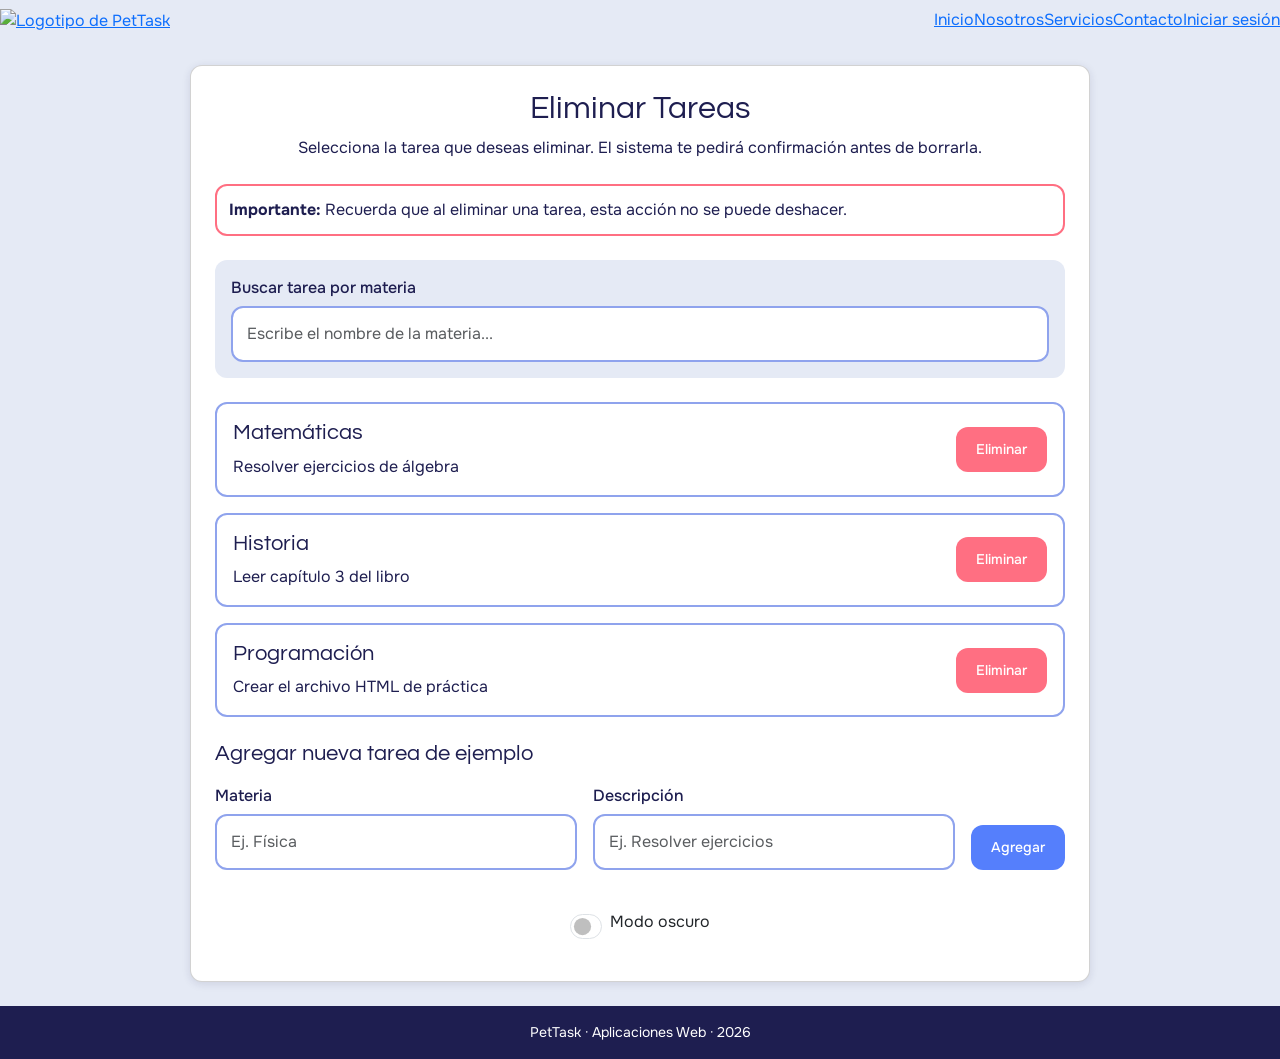
==== commit 8dac75cf: "Corregir rutas de CSS y JS en RF007.html" ====
--- a/PRACTICA-02RF007/RF007.html
+++ b/PRACTICA-02RF007/RF007.html
@@ -11,8 +11,7 @@
     <link rel="preconnect" href="https://fonts.gstatic.com" crossorigin />
     <link href="https://fonts.googleapis.com/css2?family=Onest:wght@400;500;600;700&family=Questrial&display=swap" rel="stylesheet" />
     <!-- CSS -->
-    <link rel="stylesheet" href="css/estilos.css" />
-    <link rel="stylesheet" href="css/eliminar-tareas.css" />
+    <link rel="stylesheet" href="estilos.css" />
 </head>
 <body>
     <!-- NAVBAR -->
@@ -147,6 +146,6 @@
         </div>
     </div>
 
-    <script src="js/eliminar-tareas.js"></script>
+    <script src="eliminar-tareas.js"></script>
 </body>
 </html>
--- a/PRACTICA-02RF007/estilos.css
+++ b/PRACTICA-02RF007/estilos.css
@@ -0,0 +1,301 @@
+:root {
+    --fondo: #e5eaf5;
+    --rosa: #ff6f82;
+    --azul-claro: #8fa3ed;
+    --azul: #557ffc;
+    --azul-oscuro: #1e1e50;
+    --blanco: #ffffff;
+    --texto: #1e1e50;
+}
+
+* {
+    box-sizing: border-box;
+}
+
+body {
+    margin: 0;
+    padding: 0;
+    background-color: var(--fondo);
+    color: var(--texto);
+    font-family: "Onest", sans-serif;
+    transition: background-color 0.3s, color 0.3s;
+}
+
+/* MODO OSCURO */
+body[data-bs-theme="dark"] {
+    --fondo: #1e1e50;
+    --blanco: #2a2a5a;
+    --texto: #e5eaf5;
+    --azul-oscuro: #e5eaf5;
+}
+
+body[data-bs-theme="dark"] .tarjeta-eliminar {
+    background-color: #2a2a5a;
+}
+
+body[data-bs-theme="dark"] .tarea-item {
+    background-color: #2a2a5a;
+}
+
+body[data-bs-theme="dark"] .filtro,
+body[data-bs-theme="dark"] .agregar-tarea {
+    background-color: #1e1e50;
+}
+
+/* CONTENIDO */
+.contenido {
+    min-height: 100vh;
+    display: flex;
+    align-items: center;
+    justify-content: center;
+    padding: 24px;
+}
+
+/* TARJETA */
+.tarjeta-eliminar {
+    width: 100%;
+    max-width: 900px;
+    padding: 24px;
+    background-color: var(--blanco);
+    border-radius: 12px;
+    box-shadow: 0 2px 8px rgba(30, 30, 80, 0.12);
+}
+
+/* TÍTULOS */
+.titulo {
+    margin: 0 0 8px 0;
+    color: var(--azul-oscuro);
+    font-family: "Questrial", sans-serif;
+    font-size: 32px;
+    font-weight: 400;
+    text-align: center;
+}
+
+.descripcion {
+    margin: 0 0 24px 0;
+    color: var(--texto);
+    font-size: 16px;
+    text-align: center;
+}
+
+.subtitulo {
+    margin: 0 0 16px 0;
+    color: var(--azul-oscuro);
+    font-family: "Questrial", sans-serif;
+    font-size: 22px;
+    font-weight: 500;
+}
+
+/* ALERTA */
+.alerta {
+    margin-bottom: 24px;
+    padding: 12px;
+    border: 2px solid var(--rosa);
+    border-radius: 12px;
+    background-color: var(--blanco);
+    color: var(--texto);
+    font-size: 16px;
+}
+
+/* FILTRO */
+.filtro {
+    margin-bottom: 24px;
+    padding: 16px;
+    border-radius: 12px;
+    background-color: var(--fondo);
+}
+
+/* LISTA DE TAREAS */
+.lista-tareas {
+    display: flex;
+    flex-direction: column;
+    gap: 16px;
+}
+
+.tarea-item {
+    display: flex;
+    align-items: center;
+    justify-content: space-between;
+    gap: 24px;
+    padding: 16px;
+    border: 2px solid var(--azul-claro);
+    border-radius: 12px;
+    background-color: var(--blanco);
+    transition: border-color 0.3s, box-shadow 0.3s;
+}
+
+.tarea-item:hover {
+    border-color: var(--azul);
+    box-shadow: 0 2px 8px rgba(30, 30, 80, 0.12);
+}
+
+.tarea-info {
+    min-width: 0;
+}
+
+.tarea-titulo {
+    margin: 0 0 8px 0;
+    color: var(--azul-oscuro);
+    font-family: "Questrial", sans-serif;
+    font-size: 22px;
+    font-weight: 500;
+}
+
+.tarea-descripcion {
+    margin: 0;
+    color: var(--texto);
+    font-size: 16px;
+}
+
+/* BOTONES */
+.btn-eliminar,
+.btn-buscar,
+.btn-agregar {
+    min-width: 45px;
+    min-height: 45px;
+    padding: 9px 20px;
+    border: none;
+    border-radius: 12px;
+    background-color: var(--rosa);
+    color: var(--blanco);
+    font-family: "Onest", sans-serif;
+    font-size: 14px;
+    font-weight: 500;
+    cursor: pointer;
+    transition: background-color 0.3s;
+}
+
+.btn-eliminar:hover {
+    background-color: var(--azul);
+}
+
+.btn-buscar,
+.btn-agregar {
+    background-color: var(--azul);
+}
+
+.btn-buscar:hover,
+.btn-agregar:hover {
+    background-color: var(--azul-oscuro);
+}
+
+/* FORMULARIO AGREGAR */
+.formulario-agregar {
+    display: flex;
+    align-items: flex-end;
+    gap: 16px;
+    flex-wrap: wrap;
+}
+
+.campo-agregar {
+    flex: 1;
+    min-width: 200px;
+}
+
+.form-label {
+    display: block;
+    margin-bottom: 6px;
+    color: var(--azul-oscuro);
+    font-size: 16px;
+    font-weight: 500;
+}
+
+.form-control {
+    min-height: 56px;
+    padding: 10px 14px;
+    border: 2px solid var(--azul-claro);
+    border-radius: 12px;
+    background-color: var(--blanco);
+    color: var(--texto);
+    font-family: "Onest", sans-serif;
+    font-size: 16px;
+    transition: border-color 0.3s;
+}
+
+.form-control:focus {
+    border-color: var(--azul);
+    box-shadow: 0 0 0 2px rgba(85, 127, 252, 0.2);
+    outline: none;
+}
+
+/* VALIDACIÓN EN TIEMPO REAL */
+.form-control.is-valid {
+    border-color: #198754;
+}
+
+.form-control.is-invalid {
+    border-color: #dc3545;
+}
+
+/* SWITCH DE TEMA */
+.cambio-tema {
+    display: flex;
+    justify-content: center;
+    padding: 16px;
+}
+
+.form-check-input {
+    width: 50px;
+    height: 25px;
+    cursor: pointer;
+}
+
+/* FOOTER */
+.site-footer {
+    padding: 16px;
+    text-align: center;
+    background-color: var(--azul-oscuro);
+    color: var(--blanco);
+    font-size: 14px;
+}
+
+/* RESPONSIVE */
+@media (max-width: 768px) {
+    .tarea-item {
+        flex-direction: column;
+        align-items: stretch;
+    }
+
+    .btn-eliminar {
+        width: 100%;
+    }
+
+    .formulario-agregar {
+        flex-direction: column;
+        align-items: stretch;
+    }
+
+    .campo-agregar {
+        width: 100%;
+    }
+
+    .btn-agregar {
+        width: 100%;
+    }
+}
+
+@media (max-width: 576px) {
+    .contenido {
+        padding: 16px;
+    }
+
+    .tarjeta-eliminar {
+        padding: 16px;
+    }
+
+    .titulo {
+        font-size: 26px;
+    }
+
+    .descripcion {
+        margin-bottom: 16px;
+    }
+
+    .alerta {
+        margin-bottom: 16px;
+    }
+
+    .filtro {
+        padding: 12px;
+    }
+}
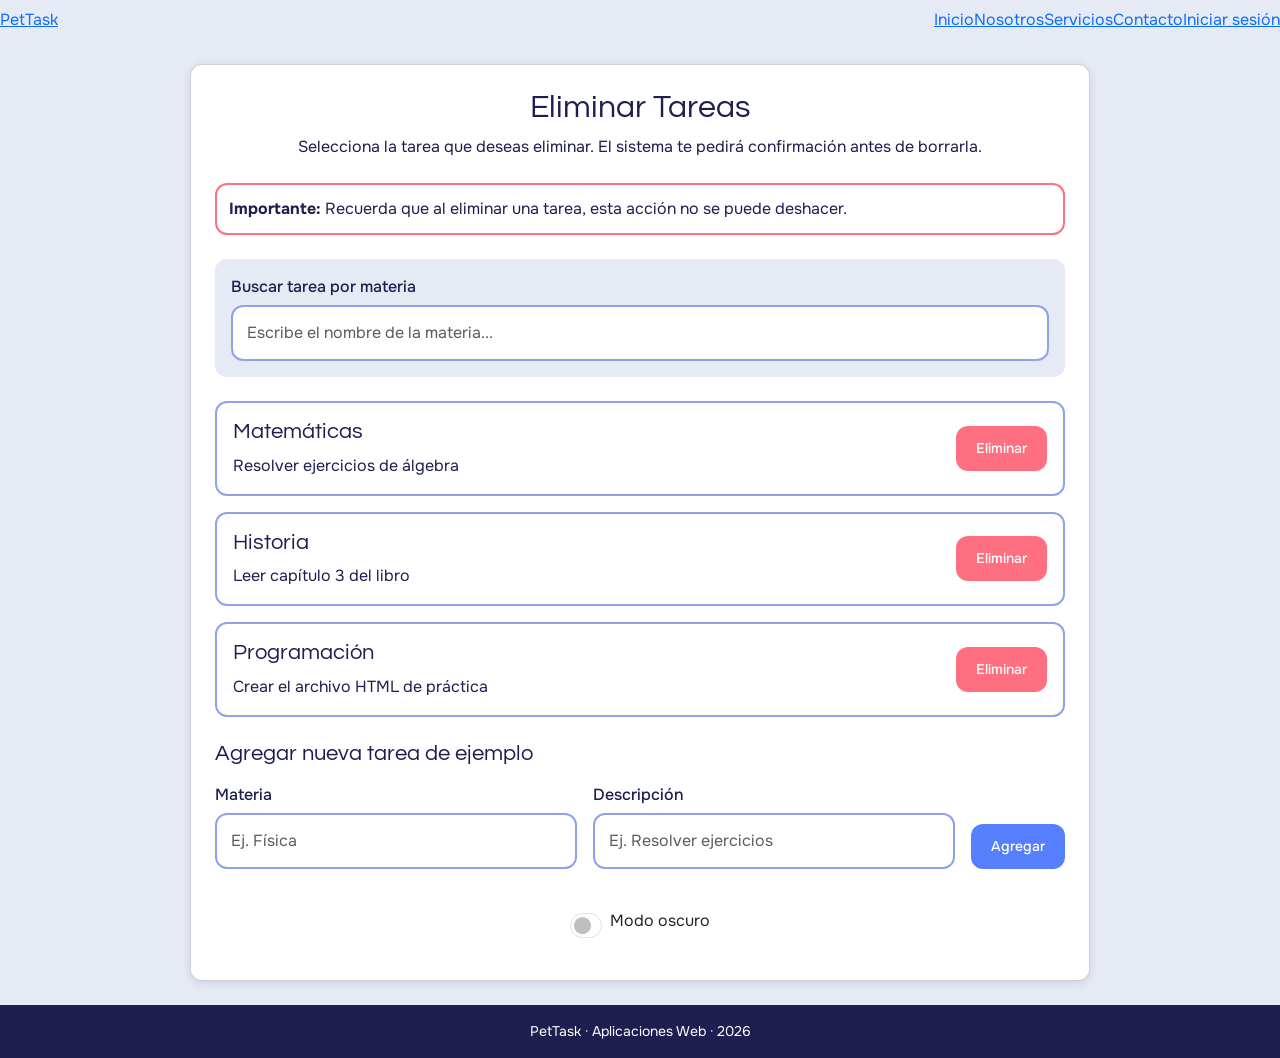
==== commit 3d6dd260: "Corregir HTML traducido al estandar" ====
--- a/PRACTICA-02RF007/RF007.html
+++ b/PRACTICA-02RF007/RF007.html
@@ -14,10 +14,10 @@
     <link rel="stylesheet" href="estilos.css" />
 </head>
 <body>
-    <!-- NAVBAR -->
+    <!-- BARRA DE NAVEGACIÓN -->
     <header class="pet-nav navbar navbar-expand-lg navbar-dark">
         <a class="pet-nav__brand" href="index.html">
-            <img src="img/logoNav.png" alt="Logotipo de PetTask" />
+            <span>PetTask</span>
         </a>
         <button class="navbar-toggler" type="button" data-bs-toggle="collapse" data-bs-target="#menuPrincipal" aria-controls="menuPrincipal" aria-expanded="false" aria-label="Abrir menú de navegación">
             <span class="navbar-toggler-icon"></span>
@@ -45,7 +45,7 @@
                 Recuerda que al eliminar una tarea, esta acción no se puede deshacer.
             </div>
 
-            <!-- INTERACCIÓN 4: Filtrado de elementos -->
+            <!-- Filtro de tareas -->
             <div class="filtro mb-4">
                 <label for="filtroMateria" class="form-label">Buscar tarea por materia</label>
                 <input type="text" class="form-control" id="filtroMateria" placeholder="Escribe el nombre de la materia..." />
@@ -84,7 +84,7 @@
                 </div>
             </div>
 
-            <!-- INTERACCIÓN 5: Agregar elementos dinámicamente -->
+            <!-- Agregar tarea -->
             <div class="agregar-tarea mt-4">
                 <h2 class="subtitulo">Agregar nueva tarea de ejemplo</h2>
                 <form id="formAgregarTarea" class="formulario-agregar">
@@ -100,7 +100,7 @@
                 </form>
             </div>
 
-            <!-- INTERACCIÓN 6: Cambio de tema -->
+            <!-- Cambio de tema -->
             <div class="cambio-tema mt-4">
                 <label class="form-check form-switch">
                     <input class="form-check-input" type="checkbox" id="switchTema" />
@@ -115,7 +115,7 @@
 
     <script src="https://cdn.jsdelivr.net/npm/bootstrap@5.3.8/dist/js/bootstrap.bundle.min.js"></script>
 
-    <!-- INTERACCIÓN 2: Modal con información dinámica -->
+    <!-- Modal de confirmación -->
     <div class="modal fade" id="confirmarEliminacion" tabindex="-1" aria-labelledby="tituloConfirmacion" aria-hidden="true">
         <div class="modal-dialog modal-dialog-centered">
             <div class="modal-content">
@@ -134,7 +134,7 @@
         </div>
     </div>
 
-    <!-- INTERACCIÓN 3: Toast de notificación -->
+    <!-- Toast de notificación -->
     <div class="toast-container position-fixed bottom-0 end-0 p-3">
         <div id="toastNotificacion" class="toast align-items-center text-white bg-success border-0" role="alert" aria-live="assertive" aria-atomic="true">
             <div class="d-flex">
